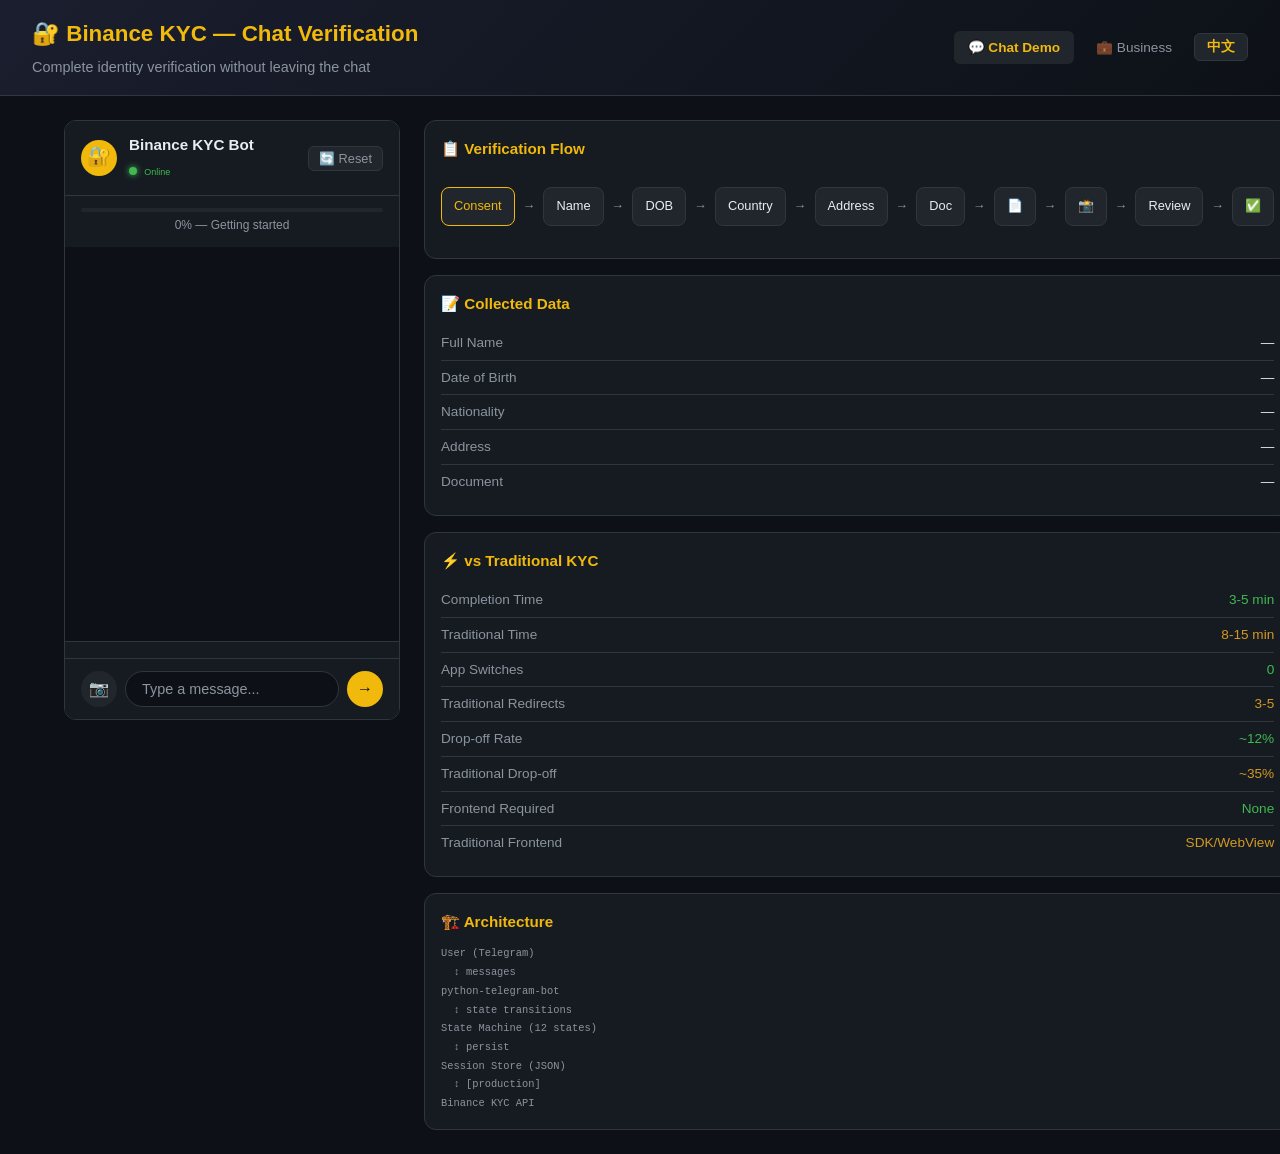
==== static/index.html @ 19ae6223 "feat: add interactive web demo + business analysis + competitive analysis Web Demo (localhost:8099):" ====
<!DOCTYPE html>
<html lang="en">
<head>
  <meta charset="UTF-8">
  <meta name="viewport" content="width=device-width, initial-scale=1.0">
  <title>Binance KYC — Chat Demo</title>
  <link rel="stylesheet" href="/static/style.css">
  <script src="/static/i18n.js"></script>
</head>
<body>

<div class="header">
  <div>
    <h1 data-i18n="header.title">🔐 Binance KYC — Chat Verification</h1>
    <div class="subtitle" data-i18n="header.subtitle">Complete identity verification without leaving the chat</div>
  </div>
  <div style="display:flex; flex-direction:column; align-items:flex-end; gap:10px;">
    <div class="page-nav">
      <a href="/" class="active" data-i18n="nav.demo">💬 Chat Demo</a>
      <a href="/business.html" data-i18n="nav.business">💼 Business</a>
      <button class="lang-toggle" onclick="toggleLang()">中文</button>
    </div>
  </div>
</div>

<div class="container">
  <div class="split">
    <!-- Left: Chat Interface -->
    <div>
      <div class="chat-container">
        <div class="chat-header">
          <div class="chat-avatar">🔐</div>
          <div class="chat-info">
            <h4 data-i18n="chat.title">Binance KYC Bot</h4>
            <span><span class="dot on"></span> <span data-i18n="chat.online">Online</span></span>
          </div>
          <div style="margin-left:auto;">
            <button onclick="resetChat()" style="background:var(--bg3);color:var(--text2);border:1px solid var(--border);border-radius:6px;padding:4px 10px;cursor:pointer;font-size:0.8em;">🔄 Reset</button>
          </div>
        </div>

        <div class="progress-container">
          <div class="progress-bar">
            <div class="progress-fill" id="progress-fill"></div>
          </div>
          <div class="progress-label" id="progress-label">0% — Getting started</div>
        </div>

        <div class="chat-messages" id="chat-messages">
          <!-- Messages appear here -->
        </div>

        <div class="quick-actions" id="quick-actions"></div>

        <div class="chat-input-area">
          <button class="btn-photo" onclick="sendPhoto()" title="Send photo">📷</button>
          <input type="text" id="chat-input" data-i18n-placeholder="chat.placeholder" placeholder="Type a message..." onkeydown="if(event.key==='Enter')sendMessage()">
          <button onclick="sendMessage()">→</button>
        </div>
      </div>
    </div>

    <!-- Right: Info Panel -->
    <div class="info-panel">
      <!-- Flow Diagram -->
      <div class="info-card">
        <h3 data-i18n="info.flow">📋 Verification Flow</h3>
        <div class="flow-diagram" id="flow-diagram">
          <div class="flow-step active" data-step="awaiting_consent">Consent</div>
          <div class="flow-arrow">→</div>
          <div class="flow-step" data-step="collecting_name">Name</div>
          <div class="flow-arrow">→</div>
          <div class="flow-step" data-step="collecting_dob">DOB</div>
          <div class="flow-arrow">→</div>
          <div class="flow-step" data-step="collecting_nationality">Country</div>
          <div class="flow-arrow">→</div>
          <div class="flow-step" data-step="collecting_address">Address</div>
          <div class="flow-arrow">→</div>
          <div class="flow-step" data-step="selecting_document">Doc</div>
          <div class="flow-arrow">→</div>
          <div class="flow-step" data-step="uploading_doc_front">📄</div>
          <div class="flow-arrow">→</div>
          <div class="flow-step" data-step="uploading_selfie">📸</div>
          <div class="flow-arrow">→</div>
          <div class="flow-step" data-step="reviewing">Review</div>
          <div class="flow-arrow">→</div>
          <div class="flow-step" data-step="approved">✅</div>
        </div>
      </div>

      <!-- Collected Data -->
      <div class="info-card">
        <h3 data-i18n="info.collected">📝 Collected Data</h3>
        <div class="stat-row"><span class="label" data-i18n="info.name">Full Name</span><span class="value" id="data-name">—</span></div>
        <div class="stat-row"><span class="label" data-i18n="info.dob">Date of Birth</span><span class="value" id="data-dob">—</span></div>
        <div class="stat-row"><span class="label" data-i18n="info.nationality">Nationality</span><span class="value" id="data-nationality">—</span></div>
        <div class="stat-row"><span class="label" data-i18n="info.address">Address</span><span class="value" id="data-address">—</span></div>
        <div class="stat-row"><span class="label" data-i18n="info.document">Document</span><span class="value" id="data-doc">—</span></div>
      </div>

      <!-- Comparison -->
      <div class="info-card">
        <h3 data-i18n="info.comparison">⚡ vs Traditional KYC</h3>
        <div class="stat-row"><span class="label">Completion Time</span><span class="value highlight">3-5 min</span></div>
        <div class="stat-row"><span class="label">Traditional Time</span><span class="value warn">8-15 min</span></div>
        <div class="stat-row"><span class="label">App Switches</span><span class="value highlight">0</span></div>
        <div class="stat-row"><span class="label">Traditional Redirects</span><span class="value warn">3-5</span></div>
        <div class="stat-row"><span class="label">Drop-off Rate</span><span class="value highlight">~12%</span></div>
        <div class="stat-row"><span class="label">Traditional Drop-off</span><span class="value warn">~35%</span></div>
        <div class="stat-row"><span class="label">Frontend Required</span><span class="value highlight">None</span></div>
        <div class="stat-row"><span class="label">Traditional Frontend</span><span class="value warn">SDK/WebView</span></div>
      </div>

      <!-- Architecture -->
      <div class="info-card">
        <h3>🏗️ Architecture</h3>
        <div style="font-size:0.8em;color:var(--text2);font-family:monospace;white-space:pre;line-height:1.8;">User (Telegram)
  ↕ messages
python-telegram-bot
  ↕ state transitions
State Machine (12 states)
  ↕ persist
Session Store (JSON)
  ↕ [production]
Binance KYC API</div>
      </div>
    </div>
  </div>
</div>

<script src="/static/app.js"></script>
</body>
</html>
---- static/style.css ----
:root {
  --bg: #0d1117;
  --bg2: #161b22;
  --bg3: #21262d;
  --border: #30363d;
  --text: #e6edf3;
  --text2: #8b949e;
  --accent: #f0b90b;
  --accent2: #d4a40a;
  --green: #3fb950;
  --red: #f85149;
  --orange: #d29922;
  --purple: #bc8cff;
  --cyan: #39d2c0;
  --radius: 12px;
  --chat-user: #1a3a5c;
  --chat-bot: #1a2332;
}

* { margin: 0; padding: 0; box-sizing: border-box; }

body {
  font-family: -apple-system, BlinkMacSystemFont, 'Segoe UI', Helvetica, Arial, sans-serif;
  background: var(--bg);
  color: var(--text);
  line-height: 1.6;
  min-height: 100vh;
}

/* ── Header ── */
.header {
  background: linear-gradient(135deg, #1a1e2e 0%, #0d1117 100%);
  border-bottom: 1px solid var(--border);
  padding: 16px 32px;
  display: flex;
  justify-content: space-between;
  align-items: center;
  flex-wrap: wrap;
  gap: 12px;
}

.header h1 {
  font-size: 1.4em;
  color: var(--accent);
}

.subtitle {
  color: var(--text2);
  font-size: 0.9em;
  margin-top: 4px;
}

.page-nav {
  display: flex;
  gap: 8px;
  align-items: center;
}

.page-nav a {
  color: var(--text2);
  text-decoration: none;
  padding: 6px 14px;
  border-radius: 6px;
  font-size: 0.85em;
  transition: all 0.2s;
}

.page-nav a:hover { color: var(--text); background: var(--bg3); }
.page-nav a.active { color: var(--accent); background: var(--bg3); font-weight: 600; }

.lang-toggle {
  background: var(--bg3);
  color: var(--accent);
  border: 1px solid var(--border);
  padding: 4px 12px;
  border-radius: 6px;
  cursor: pointer;
  font-size: 0.85em;
  font-weight: 600;
}

.lang-toggle:hover { background: var(--accent); color: var(--bg); }

/* ── Container ── */
.container {
  max-width: 1200px;
  margin: 0 auto;
  padding: 24px;
}

/* ── Panels ── */
.panel {
  background: var(--bg2);
  border: 1px solid var(--border);
  border-radius: var(--radius);
  padding: 24px;
  margin-bottom: 20px;
}

.panel h2 {
  color: var(--accent);
  margin-bottom: 16px;
  font-size: 1.2em;
}

.panel h3 {
  color: var(--text);
  margin: 16px 0 8px;
  font-size: 1em;
}

/* ── Two-column layout ── */
.split {
  display: grid;
  grid-template-columns: 1fr 1fr;
  gap: 24px;
}

@media (max-width: 768px) {
  .split { grid-template-columns: 1fr; }
}

/* ── Chat Interface ── */
.chat-container {
  background: var(--bg);
  border: 1px solid var(--border);
  border-radius: var(--radius);
  height: 600px;
  display: flex;
  flex-direction: column;
  overflow: hidden;
}

.chat-header {
  background: var(--bg2);
  border-bottom: 1px solid var(--border);
  padding: 12px 16px;
  display: flex;
  align-items: center;
  gap: 12px;
}

.chat-avatar {
  width: 36px;
  height: 36px;
  background: var(--accent);
  border-radius: 50%;
  display: flex;
  align-items: center;
  justify-content: center;
  font-size: 1.2em;
}

.chat-info h4 {
  color: var(--text);
  font-size: 0.95em;
}

.chat-info span {
  color: var(--green);
  font-size: 0.75em;
}

.chat-messages {
  flex: 1;
  overflow-y: auto;
  padding: 16px;
  display: flex;
  flex-direction: column;
  gap: 12px;
}

.chat-messages::-webkit-scrollbar { width: 6px; }
.chat-messages::-webkit-scrollbar-thumb { background: var(--bg3); border-radius: 3px; }

.msg {
  max-width: 80%;
  padding: 10px 14px;
  border-radius: 16px;
  font-size: 0.9em;
  line-height: 1.5;
  white-space: pre-wrap;
  animation: fadeIn 0.3s ease;
}

@keyframes fadeIn {
  from { opacity: 0; transform: translateY(8px); }
  to { opacity: 1; transform: translateY(0); }
}

.msg.bot {
  background: var(--chat-bot);
  border: 1px solid var(--border);
  border-bottom-left-radius: 4px;
  align-self: flex-start;
}

.msg.user {
  background: var(--chat-user);
  border-bottom-right-radius: 4px;
  align-self: flex-end;
}

.msg .bold { font-weight: 600; }

.chat-input-area {
  border-top: 1px solid var(--border);
  padding: 12px 16px;
  display: flex;
  gap: 8px;
  background: var(--bg2);
}

.chat-input-area input {
  flex: 1;
  background: var(--bg);
  border: 1px solid var(--border);
  border-radius: 20px;
  padding: 8px 16px;
  color: var(--text);
  font-size: 0.9em;
  outline: none;
}

.chat-input-area input:focus { border-color: var(--accent); }
.chat-input-area input::placeholder { color: var(--text2); }

.chat-input-area button {
  background: var(--accent);
  color: var(--bg);
  border: none;
  border-radius: 50%;
  width: 36px;
  height: 36px;
  cursor: pointer;
  font-size: 1em;
  display: flex;
  align-items: center;
  justify-content: center;
  transition: all 0.2s;
}

.chat-input-area button:hover { background: var(--accent2); transform: scale(1.05); }

.btn-photo {
  background: var(--bg3) !important;
  color: var(--text) !important;
}

.btn-photo:hover { background: var(--border) !important; }

/* ── Progress Bar ── */
.progress-container {
  padding: 12px 16px;
  background: var(--bg2);
}

.progress-bar {
  background: var(--bg3);
  height: 4px;
  border-radius: 2px;
  overflow: hidden;
}

.progress-fill {
  background: linear-gradient(90deg, var(--accent), var(--green));
  height: 100%;
  border-radius: 2px;
  transition: width 0.5s ease;
  width: 0%;
}

.progress-label {
  color: var(--text2);
  font-size: 0.75em;
  margin-top: 4px;
  text-align: center;
}

/* ── Info Panel (right side) ── */
.info-panel {
  display: flex;
  flex-direction: column;
  gap: 16px;
}

.info-card {
  background: var(--bg2);
  border: 1px solid var(--border);
  border-radius: var(--radius);
  padding: 16px;
}

.info-card h3 {
  color: var(--accent);
  font-size: 0.95em;
  margin-bottom: 10px;
}

.info-card .stat-row {
  display: flex;
  justify-content: space-between;
  padding: 6px 0;
  border-bottom: 1px solid var(--border);
  font-size: 0.85em;
}

.info-card .stat-row:last-child { border-bottom: none; }
.info-card .stat-row .label { color: var(--text2); }
.info-card .stat-row .value { color: var(--text); font-weight: 500; }
.info-card .stat-row .value.highlight { color: var(--green); }
.info-card .stat-row .value.warn { color: var(--orange); }
.info-card .stat-row .value.accent { color: var(--accent); }

/* ── Quick Action Buttons ── */
.quick-actions {
  display: flex;
  flex-wrap: wrap;
  gap: 8px;
  padding: 8px 16px;
  background: var(--bg2);
  border-top: 1px solid var(--border);
}

.quick-btn {
  background: var(--bg3);
  color: var(--text);
  border: 1px solid var(--border);
  border-radius: 16px;
  padding: 4px 12px;
  font-size: 0.8em;
  cursor: pointer;
  transition: all 0.2s;
}

.quick-btn:hover { background: var(--accent); color: var(--bg); border-color: var(--accent); }

/* ── Business Page ── */
.metrics-grid {
  display: grid;
  grid-template-columns: repeat(auto-fit, minmax(200px, 1fr));
  gap: 16px;
  margin: 16px 0;
}

.metric-card {
  background: var(--bg3);
  border-radius: 8px;
  padding: 16px;
  text-align: center;
}

.metric-card .metric-value {
  font-size: 1.8em;
  font-weight: 700;
  color: var(--accent);
}

.metric-card .metric-label {
  color: var(--text2);
  font-size: 0.85em;
  margin-top: 4px;
}

/* ── Comparison Table ── */
.compare-table {
  width: 100%;
  border-collapse: collapse;
  margin: 16px 0;
  font-size: 0.85em;
}

.compare-table th {
  background: var(--bg3);
  color: var(--accent);
  padding: 10px 12px;
  text-align: left;
  border: 1px solid var(--border);
}

.compare-table td {
  padding: 10px 12px;
  border: 1px solid var(--border);
  color: var(--text);
}

.compare-table tr:nth-child(even) { background: var(--bg3); }
.compare-table .tag-yes { color: var(--green); font-weight: 600; }
.compare-table .tag-no { color: var(--red); }
.compare-table .tag-us { background: var(--accent); color: var(--bg); padding: 2px 8px; border-radius: 4px; font-weight: 600; }

/* ── Scenario Cards ── */
.scenarios-grid {
  display: grid;
  grid-template-columns: repeat(auto-fit, minmax(320px, 1fr));
  gap: 16px;
  margin: 16px 0;
}

.scenario-card {
  background: var(--bg3);
  border: 1px solid var(--border);
  border-radius: var(--radius);
  padding: 20px;
  transition: all 0.2s;
}

.scenario-card:hover { border-color: var(--accent); transform: translateY(-2px); }

.scenario-card .icon {
  font-size: 2em;
  margin-bottom: 8px;
}

.scenario-card h4 {
  color: var(--text);
  margin-bottom: 8px;
}

.scenario-card p {
  color: var(--text2);
  font-size: 0.85em;
  margin-bottom: 12px;
}

.scenario-card .revenue {
  color: var(--green);
  font-size: 0.85em;
  font-weight: 600;
  padding: 6px 12px;
  background: rgba(63, 185, 80, 0.1);
  border-radius: 6px;
}

/* ── Risk Matrix ── */
.risk-table {
  width: 100%;
  border-collapse: collapse;
  font-size: 0.85em;
}

.risk-table th {
  background: var(--bg3);
  color: var(--accent);
  padding: 8px 12px;
  text-align: left;
  border: 1px solid var(--border);
}

.risk-table td {
  padding: 8px 12px;
  border: 1px solid var(--border);
}

.risk-high { color: var(--red); font-weight: 600; }
.risk-medium { color: var(--orange); font-weight: 600; }
.risk-low { color: var(--green); font-weight: 600; }

/* ── Calculator ── */
.calc-grid {
  display: grid;
  grid-template-columns: 1fr 1fr;
  gap: 16px;
  margin: 16px 0;
}

.calc-input-group label {
  display: block;
  color: var(--text2);
  font-size: 0.85em;
  margin-bottom: 6px;
}

.calc-input-group input[type="range"] {
  width: 100%;
  accent-color: var(--accent);
}

.calc-input-group .calc-value {
  color: var(--accent);
  font-weight: 600;
  font-size: 1.1em;
}

.calc-results {
  background: var(--bg3);
  border-radius: 8px;
  padding: 16px;
}

.calc-results .result-row {
  display: flex;
  justify-content: space-between;
  padding: 8px 0;
  border-bottom: 1px solid var(--border);
}

.calc-results .result-row:last-child { border-bottom: none; }
.calc-results .result-row .value { color: var(--green); font-weight: 700; font-size: 1.1em; }

/* ── Status dots ── */
.dot {
  width: 8px;
  height: 8px;
  border-radius: 50%;
  display: inline-block;
  margin-right: 4px;
}

.dot.on { background: var(--green); box-shadow: 0 0 6px var(--green); }
.dot.off { background: var(--text2); }

/* ── Flow diagram ── */
.flow-diagram {
  display: flex;
  align-items: center;
  gap: 8px;
  padding: 16px 0;
  overflow-x: auto;
  font-size: 0.8em;
}

.flow-step {
  background: var(--bg3);
  border: 1px solid var(--border);
  border-radius: 8px;
  padding: 8px 12px;
  white-space: nowrap;
  transition: all 0.3s;
}

.flow-step.active { border-color: var(--accent); color: var(--accent); }
.flow-step.done { border-color: var(--green); color: var(--green); }
.flow-arrow { color: var(--text2); }
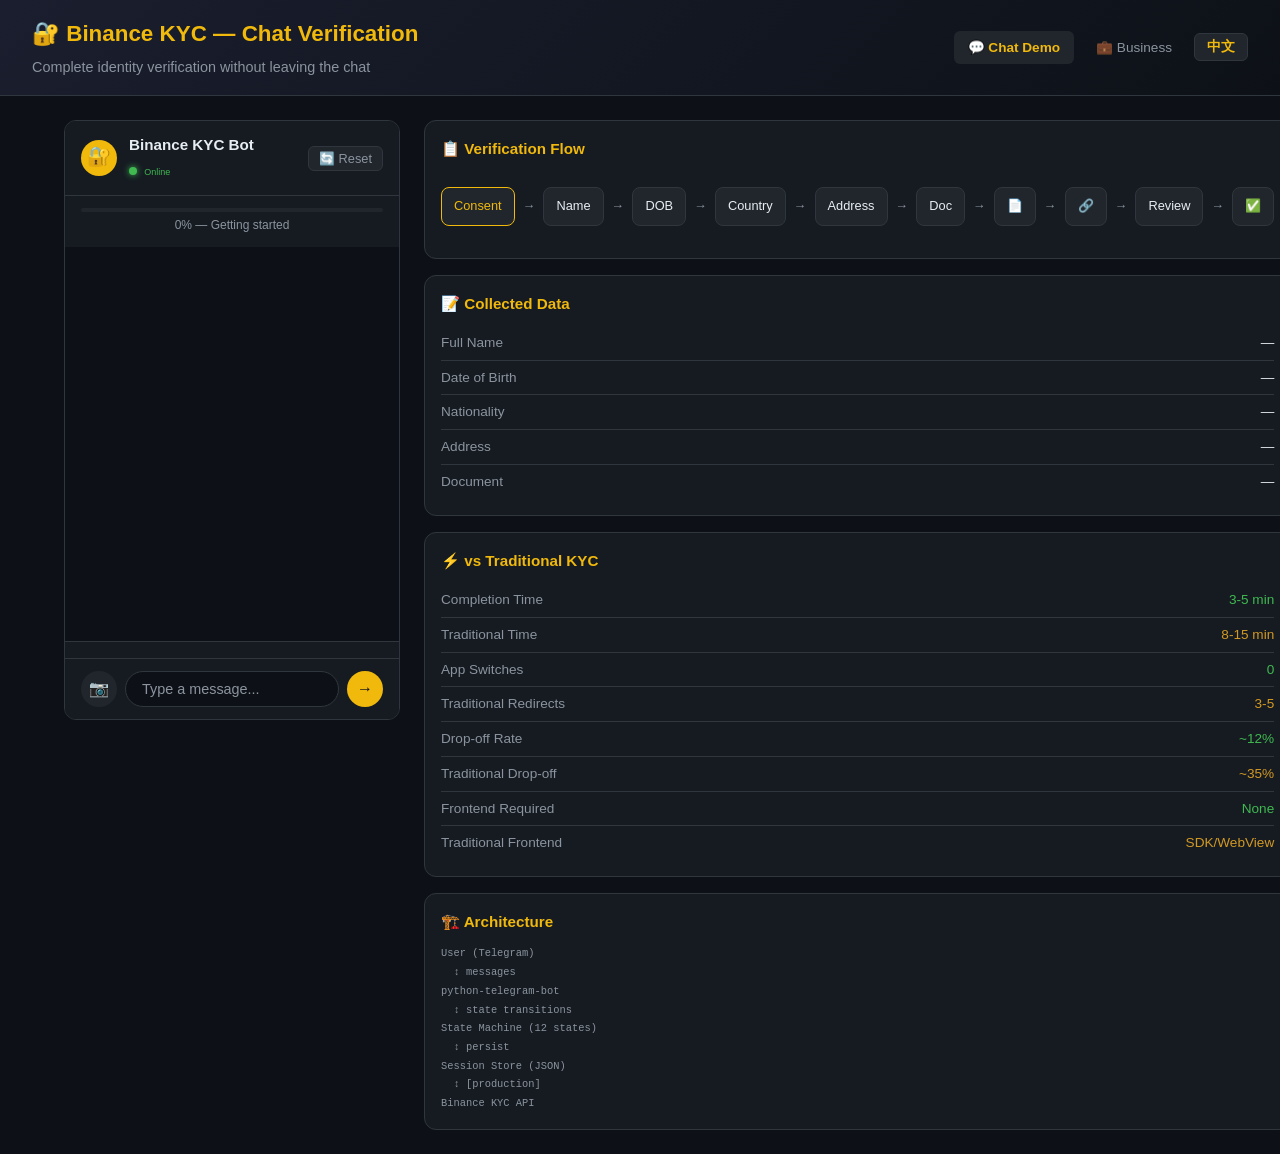
==== commit b92e533e: "refactor: redesign for OpenClaw skill architecture + liveness check Architecture change: - This is n" ====
--- a/static/index.html
+++ b/static/index.html
@@ -80,7 +80,7 @@
           <div class="flow-arrow">→</div>
           <div class="flow-step" data-step="uploading_doc_front">📄</div>
           <div class="flow-arrow">→</div>
-          <div class="flow-step" data-step="uploading_selfie">📸</div>
+          <div class="flow-step" data-step="awaiting_liveness">🔗</div>
           <div class="flow-arrow">→</div>
           <div class="flow-step" data-step="reviewing">Review</div>
           <div class="flow-arrow">→</div>
